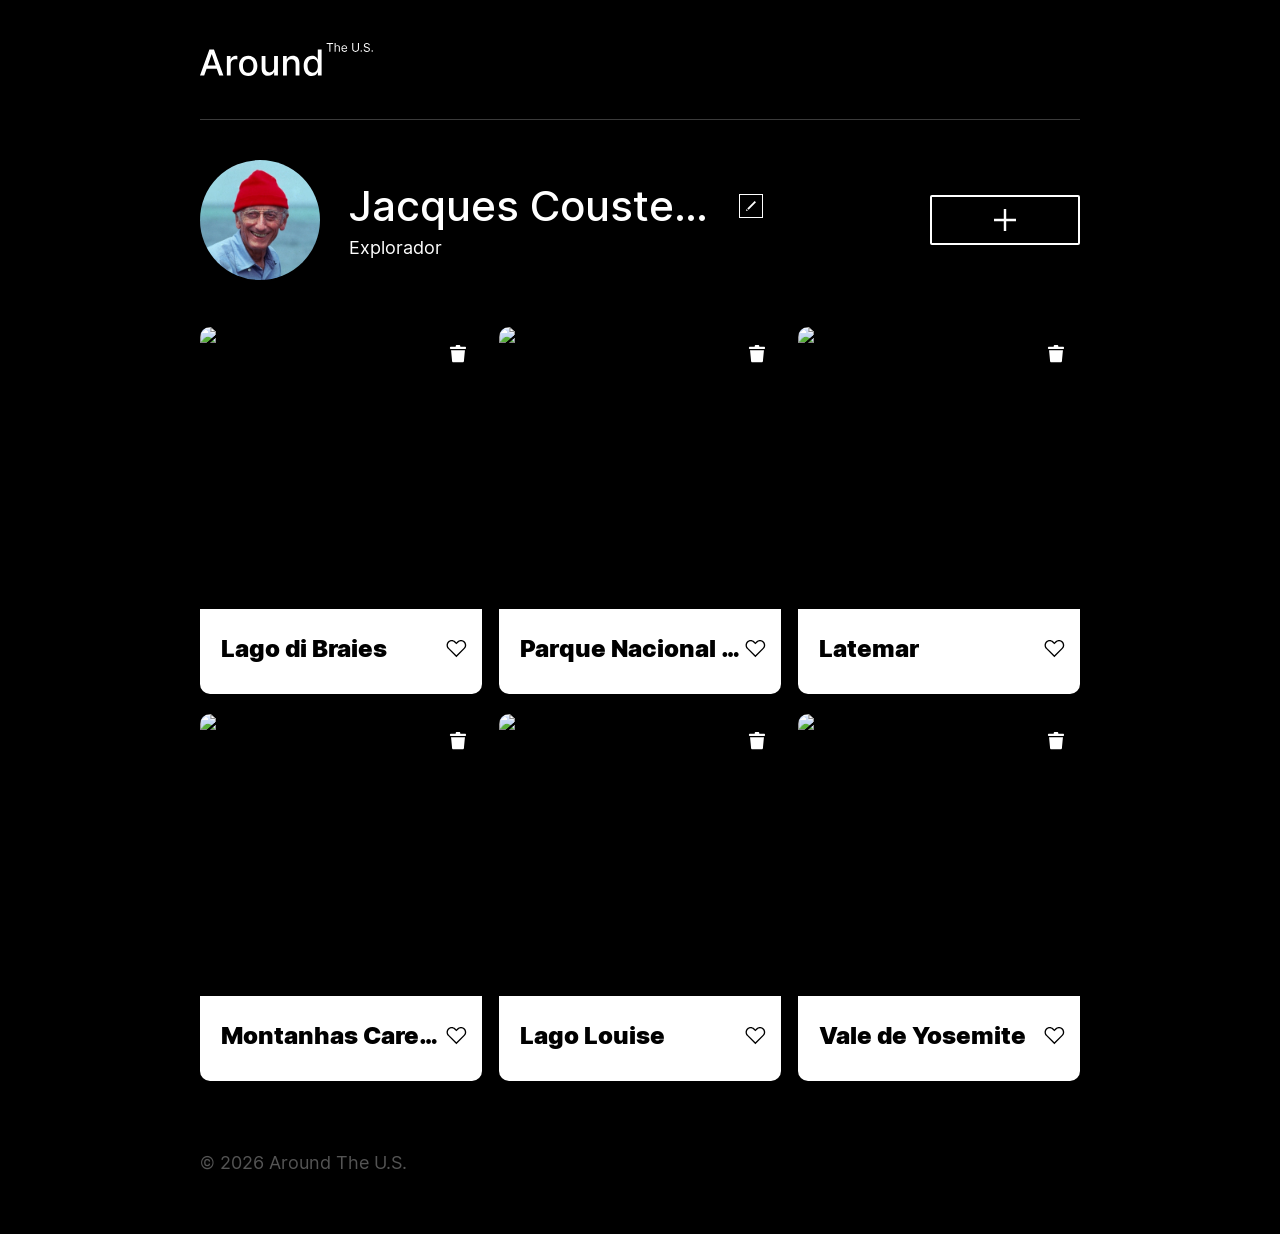
==== src/index.html @ 86aa13b1 "refactor: rename folders and change folder structure" ====
<!DOCTYPE html>
<html lang="pt">
  <head>
    <meta charset="UTF-8" />
    <meta content="width=device-width, initial-scale=1.0" name="viewport" />
    <meta content="ie=edge" http-equiv="X-UA-Compatible" />
    <title>Around The U.S.</title>
    <link href="./pages/index.css" rel="stylesheet" />
  </head>
  <body class="page">
    <div class="page__content">
      <header class="header page__section">
        <img
          alt="Logotipo Around The U.S."
          class="logo header__logo"
          src="./images/logo.svg"
        />
      </header>
      <main class="content">
        <section class="profile page__section">
          <img class="profile__image" src="./images/avatar.jpg" alt="Avatar" />
          <div class="profile__info">
            <h1 class="profile__title">Jacques Cousteau</h1>
            <button
              aria-label="Editar perfil"
              class="profile__edit-button"
              type="button"
            ></button>
            <p class="profile__description">Explorador</p>
          </div>
          <button
            aria-label="Adicionar cartão"
            class="profile__add-button"
            type="button"
          ></button>
        </section>
        <section class="cards page__section">
          <ul class="cards__list">
            <template id="card-template">
              <li class="card">
                <img class="card__image" src="" alt="" />
                <button
                  aria-label="Excluir cartão"
                  class="card__delete-button"
                  type="button"
                ></button>
                <div class="card__description">
                  <h2 class="card__title"></h2>
                  <button
                    aria-label="Botão de curtir"
                    class="card__like-button"
                    type="button"
                  ></button>
                </div>
              </li>
            </template>
          </ul>
        </section>
      </main>
      <footer class="footer page__section">
        <p class="footer__copyright">&copy; 2026 Around The U.S.</p>
      </footer>
      <div class="popup" id="edit-popup">
        <div class="popup__content">
          <button
            aria-label="Fechar pop-up"
            class="popup__close"
            type="button"
          ></button>
          <h3 class="popup__title">Editar perfil</h3>
          <form class="popup__form" id="edit-profile-form">
            <input
              required
              class="popup__input popup__input_type_name"
              id="name"
              name="name"
              placeholder="Nome"
              type="text"
              minlength="2"
              maxlength="40"
            />
            <span class="name-input-error popup__input-error"></span>
            <input
              required
              class="popup__input popup__input_type_description"
              id="description"
              name="description"
              placeholder="Sobre mim"
              type="text"
              minlength="2"
              maxlength="200"
            />
            <span class="description-input-error popup__input-error"></span>
            <button class="button popup__button" type="submit">Salvar</button>
          </form>
        </div>
      </div>
      <div class="popup" id="new-card-popup">
        <div class="popup__content">
          <button
            aria-label="Fechar pop-up"
            class="popup__close"
            type="button"
          ></button>
          <h3 class="popup__title">Novo local</h3>
          <form class="popup__form" id="new-card-form">
            <input
              class="popup__input popup__input_type_card-name"
              name="place-name"
              id="place-name"
              placeholder="Título"
              required
              type="text"
              minlength="2"
              maxlength="30"
            />
            <span class="place-name-input-error popup__input-error"></span>
            <input
              class="popup__input popup__input_type_url"
              name="link"
              id="link"
              placeholder="Link de Imagem"
              required
              type="url"
            />
            <span class="link-input-error popup__input-error"></span>
            <button class="button popup__button" type="submit">Criar</button>
          </form>
        </div>
      </div>
      <div class="popup" id="image-popup">
        <div class="popup__content popup__content_content_image">
          <button
            aria-label="Fechar pop-up"
            class="popup__close"
            type="button"
          ></button>
          <img alt="" class="popup__image" src="#" />
          <p class="popup__caption"></p>
        </div>
      </div>
    </div>
    <script type="module" src="./components/index.js"></script>
    <script type="module" src="./components/card.js"></script>
    <script type="module" src="./components/formValidator.js"></script>
    <script type="module" src="./components/Section.js"></script>
    <script type="module" src="./components/Popup.js"></script>
    <script type="module" src="./components/PopupWithForm.js"></script>
    <script type="module" src="./components/PopupWithImage.js"></script>
    <script type="module" src="./components/UserInfo.js"></script>
  </body>
</html>
---- src/pages/index.css ----
@import url("../vendor/normalize.css");
@import url("../vendor/fonts.css");

@import url("../blocks/page.css");
@import url("../blocks/header.css");
@import url("../blocks/content.css");
@import url("../blocks/footer.css");
@import url("../blocks/profile.css");
@import url("../blocks/cards.css");
@import url("../blocks/card.css");
@import url("../blocks/popup.css");
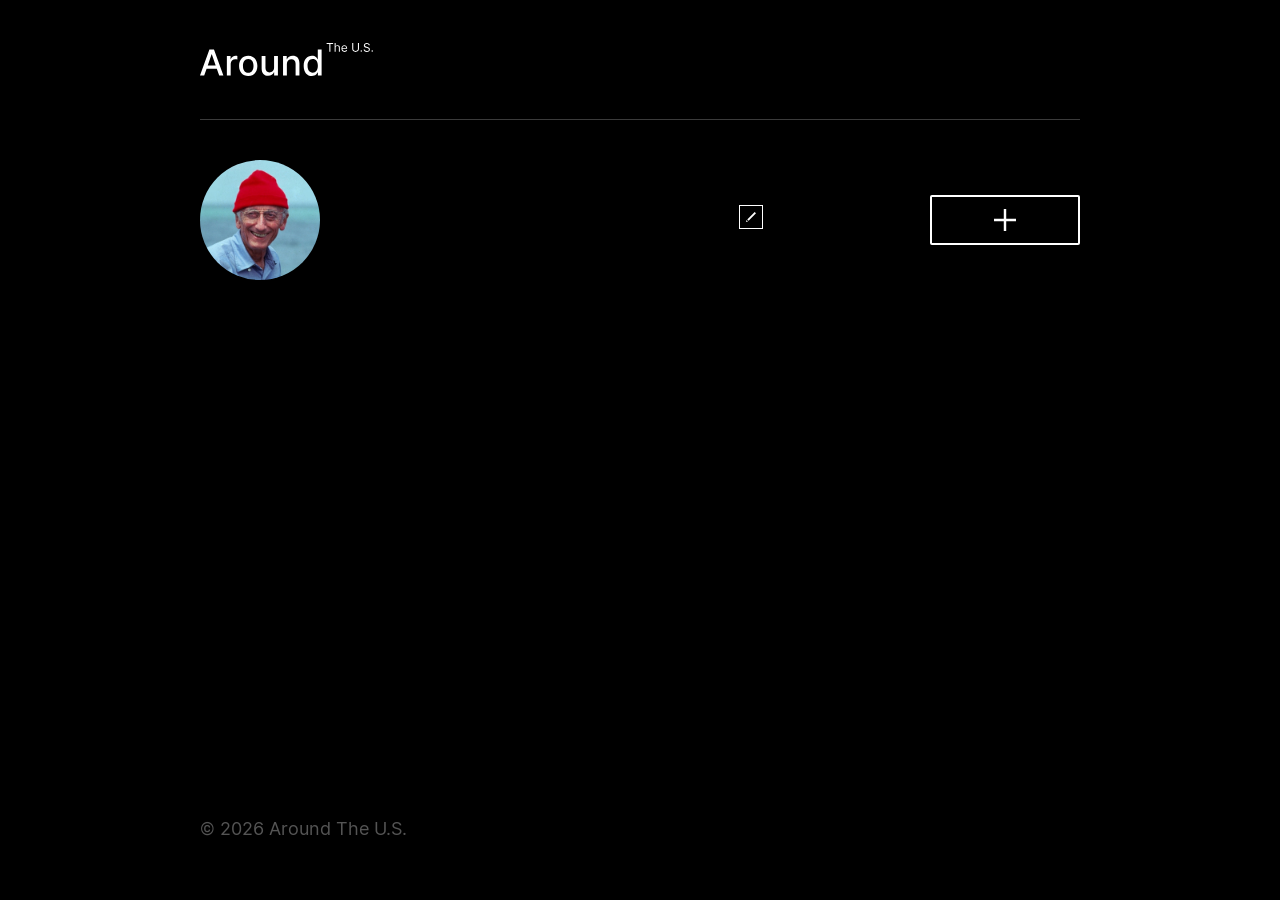
==== commit 318f36ed: "feat: integrate setUserInfo Api Method for profile updates" ====
--- a/src/index.html
+++ b/src/index.html
@@ -5,7 +5,7 @@
     <meta content="width=device-width, initial-scale=1.0" name="viewport" />
     <meta content="ie=edge" http-equiv="X-UA-Compatible" />
     <title>Around The U.S.</title>
-    <link href="./pages/index.css" rel="stylesheet" />
+    <link href="./page/index.css" rel="stylesheet" />
   </head>
   <body class="page">
     <div class="page__content">
@@ -20,13 +20,13 @@
         <section class="profile page__section">
           <img class="profile__image" src="./images/avatar.jpg" alt="Avatar" />
           <div class="profile__info">
-            <h1 class="profile__title">Jacques Cousteau</h1>
+            <h1 class="profile__title"></h1>
             <button
               aria-label="Editar perfil"
               class="profile__edit-button"
               type="button"
             ></button>
-            <p class="profile__description">Explorador</p>
+            <p class="profile__description"></p>
           </div>
           <button
             aria-label="Adicionar cartão"
@@ -140,11 +140,13 @@
         </div>
       </div>
     </div>
-    <script type="module" src="./components/index.js"></script>
-    <script type="module" src="./components/card.js"></script>
-    <script type="module" src="./components/formValidator.js"></script>
+    <script type="module" src="./page/index.js"></script>
+    <script type="module" src="./components/Api.js"></script>
+    <script type="module" src="./components/Card.js"></script>
+    <script type="module" src="./components/FormValidator.js"></script>
     <script type="module" src="./components/Section.js"></script>
     <script type="module" src="./components/Popup.js"></script>
+    <script type="module" src="./components/PopupWithConfirmation.js"></script>
     <script type="module" src="./components/PopupWithForm.js"></script>
     <script type="module" src="./components/PopupWithImage.js"></script>
     <script type="module" src="./components/UserInfo.js"></script>
--- a/src/page/index.css
+++ b/src/page/index.css
@@ -0,0 +1,11 @@
+@import url("../vendor/normalize.css");
+@import url("../vendor/fonts.css");
+
+@import url("../blocks/page.css");
+@import url("../blocks/header.css");
+@import url("../blocks/content.css");
+@import url("../blocks/footer.css");
+@import url("../blocks/profile.css");
+@import url("../blocks/cards.css");
+@import url("../blocks/card.css");
+@import url("../blocks/popup.css");
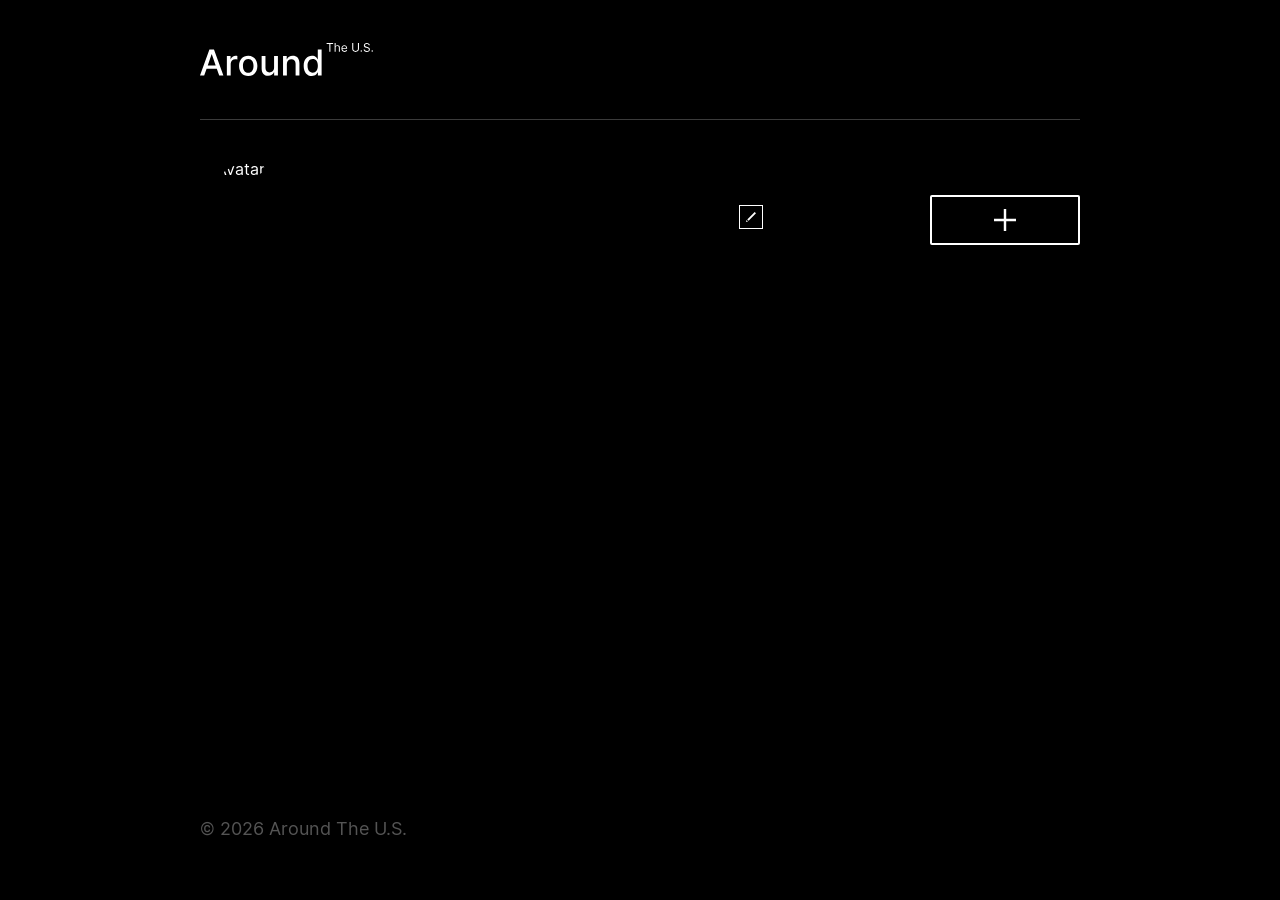
==== commit baffacb8: "feat: integrate dynamic user avatar update via API" ====
--- a/src/index.html
+++ b/src/index.html
@@ -18,7 +18,16 @@
       </header>
       <main class="content">
         <section class="profile page__section">
-          <img class="profile__image" src="./images/avatar.jpg" alt="Avatar" />
+          <div class="profile__avatar">
+            <img
+              class="profile__image"
+              src=""
+              alt="Avatar"
+            />
+            <div class="profile__overlay">
+              <img src="./images/edit-icon.svg" alt="Edit Icon" class="profile__overlay-icon">
+            </div>
+          </div>
           <div class="profile__info">
             <h1 class="profile__title"></h1>
             <button
@@ -95,6 +104,34 @@
           </form>
         </div>
       </div>
+
+      <div class="popup" id="set-avatar-popup">
+        <div class="popup__content">
+          <button
+            aria-label="Fechar pop-up"
+            class="popup__close"
+            type="button"
+          ></button>
+          <h3 class="popup__title">Alterar a foto do perfil</h3>
+          <form class="popup__form" id="set-avatar-form">
+            <input
+              required
+              class="popup__input popup__input_type_avatar"
+              id="avatar"
+              name="avatar"
+              placeholder=""
+              type="url"
+              minlength="8"
+              maxlength="140"
+            />
+            <span class="avatar-input-error popup__input-error"></span>
+            <button class="button popup__button" type="submit">Salvar</button>
+          </form>
+        </div>
+      </div>
+
+
+
       <div class="popup" id="new-card-popup">
         <div class="popup__content">
           <button
@@ -125,6 +162,23 @@
             />
             <span class="link-input-error popup__input-error"></span>
             <button class="button popup__button" type="submit">Criar</button>
+          </form>
+        </div>
+      </div>
+
+
+      
+
+      <div class="popup" id="delete-card-popup">
+        <div class="popup__content popup__content_content_confirmation">
+          <button
+            aria-label="Fechar pop-up"
+            class="popup__close"
+            type="button"
+          ></button>
+          <h3 class="popup__title">Tem certeza?</h3>
+          <form class="popup__form" id="delete-card-form">
+            <button class="button popup__button" type="submit">Sim</button>
           </form>
         </div>
       </div>
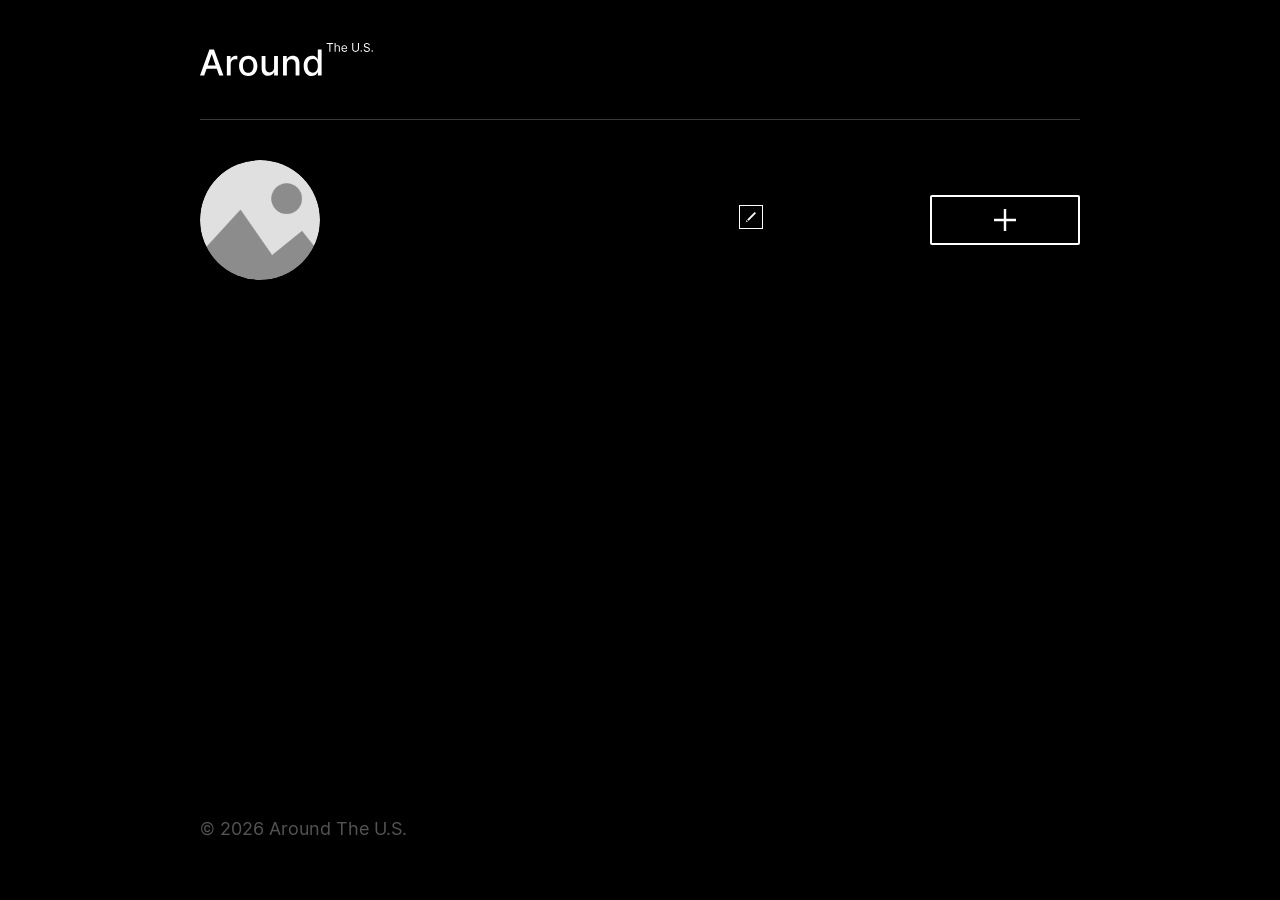
==== commit f64b7e68: "fix: add placeholder image to profile image" ====
--- a/src/index.html
+++ b/src/index.html
@@ -21,11 +21,15 @@
           <div class="profile__avatar">
             <img
               class="profile__image"
-              src=""
+              src="./images/placeholder.jpg"
               alt="Avatar"
             />
             <div class="profile__overlay">
-              <img src="./images/edit-icon.svg" alt="Edit Icon" class="profile__overlay-icon">
+              <img
+                src="./images/edit-icon.svg"
+                alt="Edit Icon"
+                class="profile__overlay-icon"
+              />
             </div>
           </div>
           <div class="profile__info">
@@ -119,7 +123,7 @@
               class="popup__input popup__input_type_avatar"
               id="avatar"
               name="avatar"
-              placeholder=""
+              placeholder="Insira o link da imagem"
               type="url"
               minlength="8"
               maxlength="140"
@@ -129,8 +133,6 @@
           </form>
         </div>
       </div>
-
-
 
       <div class="popup" id="new-card-popup">
         <div class="popup__content">
@@ -165,9 +167,6 @@
           </form>
         </div>
       </div>
-
-
-      
 
       <div class="popup" id="delete-card-popup">
         <div class="popup__content popup__content_content_confirmation">
